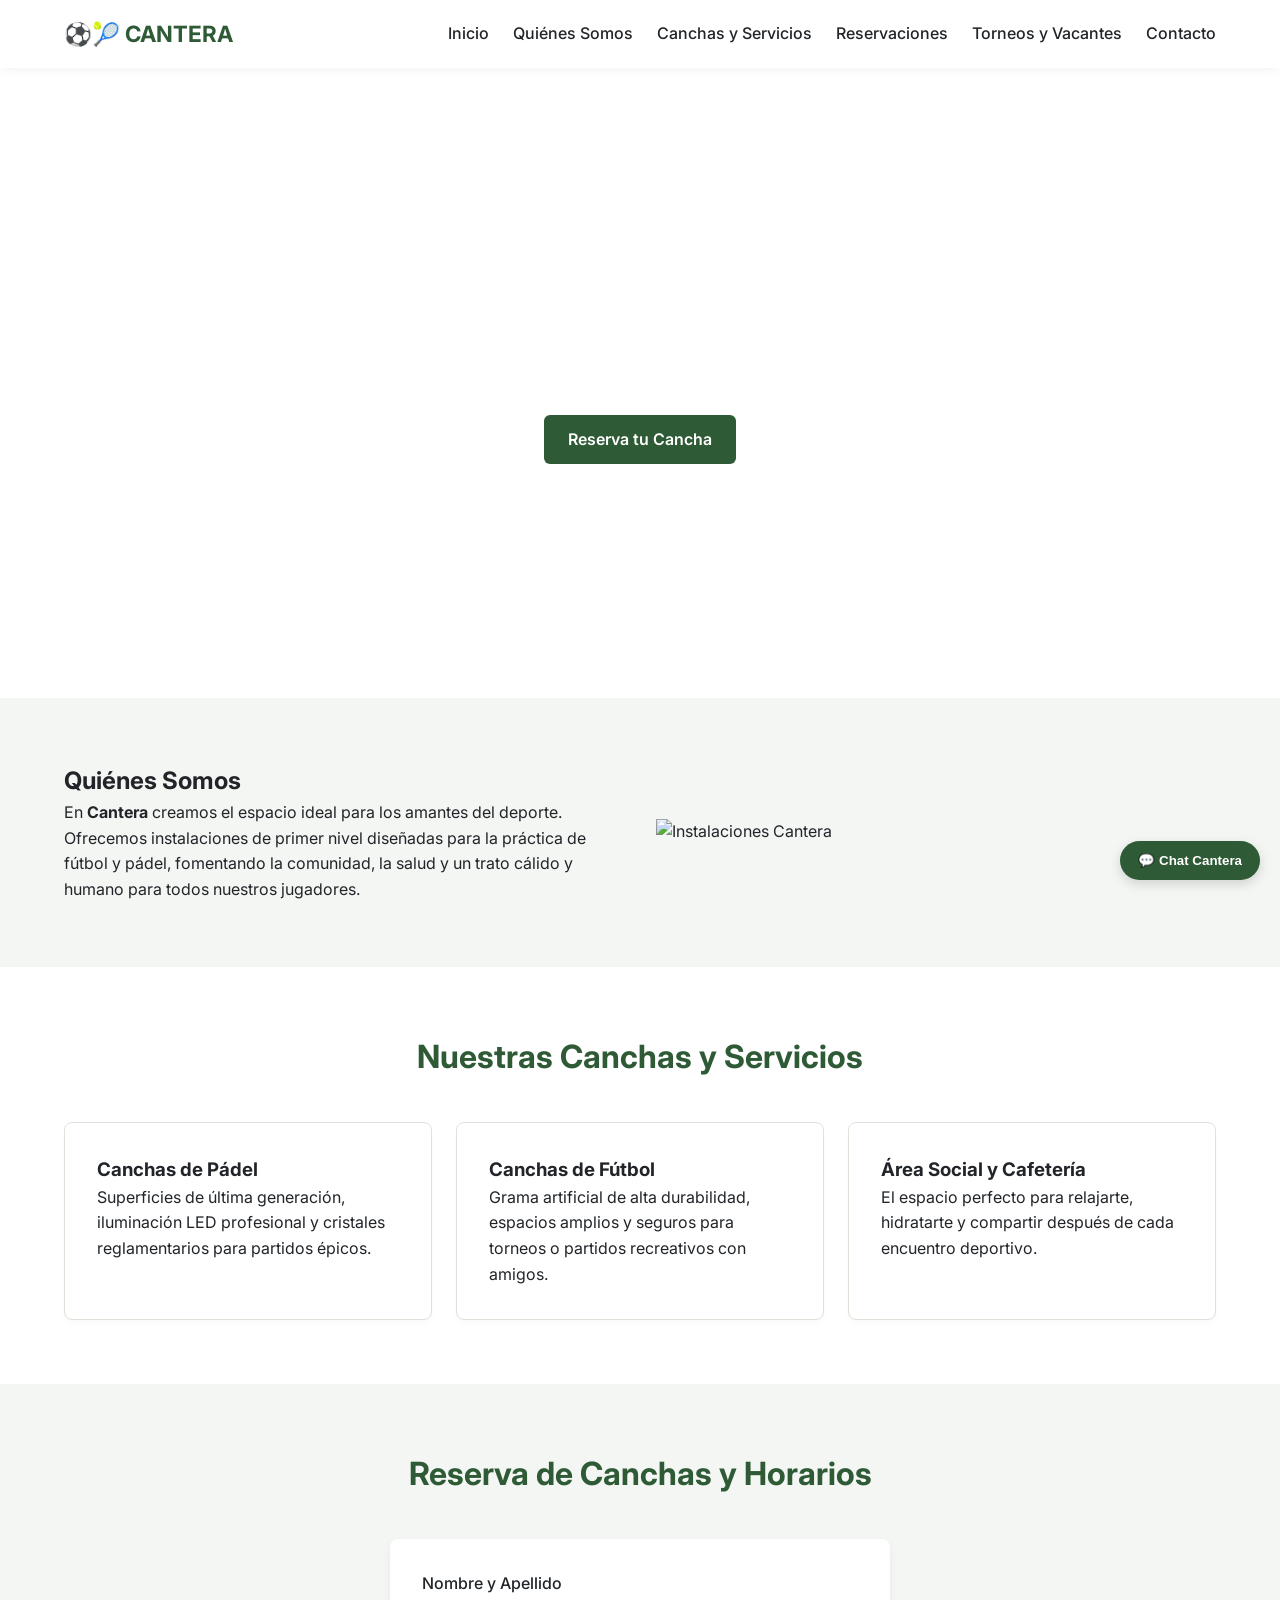
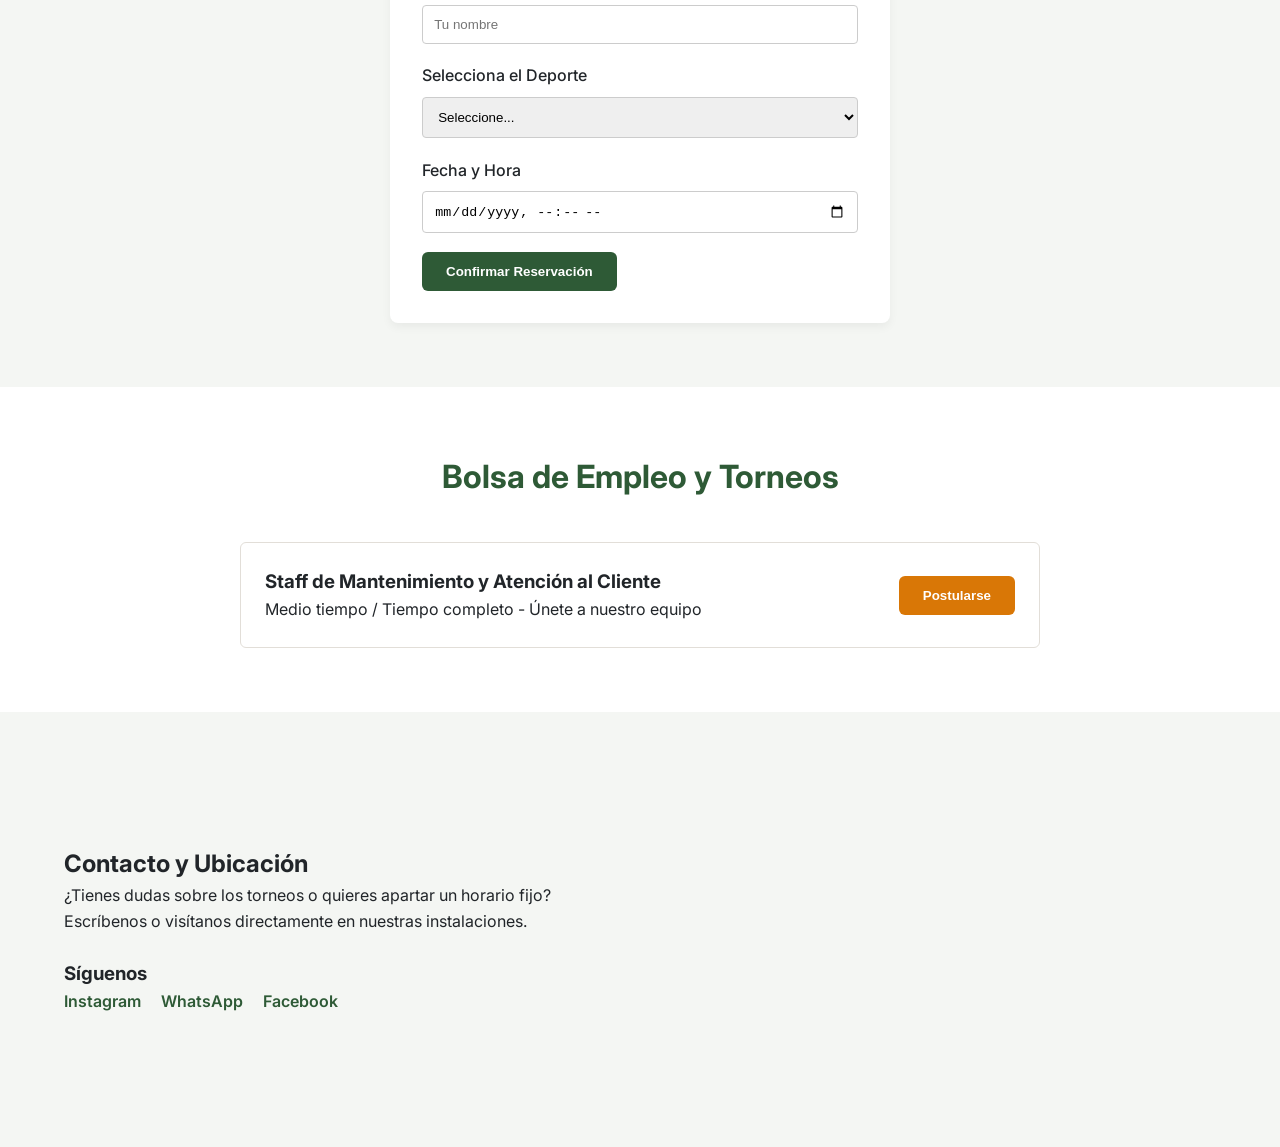
==== Cantera Pagina/index.html @ 52821098 "Add files via upload" ====
<!DOCTYPE html>
<html lang="es">
<head>
  <meta charset="UTF-8">
  <meta name="viewport" content="width=device-width, initial-scale=1.0">
  <title>Cantera | Fútbol y Pádel</title>
  <link rel="stylesheet" href="style.css">
  <!-- Google Fonts: Inter -->
  <link href="https://fonts.googleapis.com/css2?family=Inter:wght@300;400;600;700&display=swap" rel="stylesheet">
</head>
<body>

  <!-- CABECERA: Logotipo a la izquierda -->
  <header class="navbar">
    <div class="container nav-container">
      <a href="#" class="logo">⚽🎾 CANTERA</a>
      <nav>
        <ul class="nav-links">
          <li><a href="#inicio">Inicio</a></li>
          <li><a href="#nosotros">Quiénes Somos</a></li>
          <li><a href="#deportes">Canchas y Servicios</a></li>
          <li><a href="#reservas">Reservaciones</a></li>
          <li><a href="#vacantes">Torneos y Vacantes</a></li>
          <li><a href="#contacto">Contacto</a></li>
        </ul>
      </nav>
    </div>
  </header>

  <!-- HERO SECTION -->
  <section id="inicio" class="hero">
    <div class="hero-media">
      <!-- Video o imagen de fondo propia del complejo -->
      <video autoplay muted loop poster="hero-fallback.jpg">
        <source src="video-deportivo.mp4" type="video/mp4">
      </video>
    </div>
    <div class="hero-content container">
      <h1>Vive la Pasión del Deporte</h1>
      <p>Disfruta de nuestras canchas profesionales de Fútbol y Pádel con la mejor energía y un ambiente cercano.</p>
      <a href="#reservas" class="btn btn-primary">Reserva tu Cancha</a>
    </div>
  </section>

  <!-- QUIÉNES SOMOS -->
  <section id="nosotros" class="section bg-light">
    <div class="container grid-2">
      <div class="text-block">
        <h2>Quiénes Somos</h2>
        <p>En <strong>Cantera</strong> creamos el espacio ideal para los amantes del deporte. Ofrecemos instalaciones de primer nivel diseñadas para la práctica de fútbol y pádel, fomentando la comunidad, la salud y un trato cálido y humano para todos nuestros jugadores.</p>
      </div>
      <div class="image-block">
        <img src="fotografia-propia.jpg" alt="Instalaciones Cantera">
      </div>
    </div>
  </section>

  <!-- CANCHAS Y SERVICIOS -->
  <section id="deportes" class="section">
    <div class="container">
      <h2 class="section-title">Nuestras Canchas y Servicios</h2>
      <div class="cards-grid">
        <div class="card">
          <h3>Canchas de Pádel</h3>
          <p>Superficies de última generación, iluminación LED profesional y cristales reglamentarios para partidos épicos.</p>
        </div>
        <div class="card">
          <h3>Canchas de Fútbol</h3>
          <p>Grama artificial de alta durabilidad, espacios amplios y seguros para torneos o partidos recreativos con amigos.</p>
        </div>
        <div class="card">
          <h3>Área Social y Cafetería</h3>
          <p>El espacio perfecto para relajarte, hidratarte y compartir después de cada encuentro deportivo.</p>
        </div>
      </div>
    </div>
  </section>

  <!-- CALENDARIO / RESERVAS DE CANCHAS -->
  <section id="reservas" class="section bg-light">
    <div class="container">
      <h2 class="section-title">Reserva de Canchas y Horarios</h2>
      <div class="booking-wrapper">
        <form id="booking-form" class="form-card">
          <div class="form-group">
            <label for="name">Nombre y Apellido</label>
            <input type="text" id="name" required placeholder="Tu nombre">
          </div>
          <div class="form-group">
            <label for="sport">Selecciona el Deporte</label>
            <select id="sport" class="form-control" required>
              <option value="">Seleccione...</option>
              <option value="padel">Cancha de Pádel</option>
              <option value="futbol">Cancha de Fútbol</option>
            </select>
          </div>
          <div class="form-group">
            <label for="date">Fecha y Hora</label>
            <input type="datetime-local" id="date" required>
          </div>
          <button type="submit" class="btn btn-primary">Confirmar Reservación</button>
        </form>
      </div>
    </div>
  </section>

  <!-- TORNEOS Y VACANTES -->
  <section id="vacantes" class="section">
    <div class="container">
      <h2 class="section-title">Bolsa de Empleo y Torneos</h2>
      <div class="vacancies-list">
        <div class="vacancy-card">
          <div>
            <h3>Staff de Mantenimiento y Atención al Cliente</h3>
            <p>Medio tiempo / Tiempo completo - Únete a nuestro equipo</p>
          </div>
          <button class="btn btn-secondary" onclick="openChatbot('Postulación Empleo')">Postularse</button>
        </div>
      </div>
    </div>
  </section>

  <!-- CONTACTO, GOOGLE MAPS Y REDES SOCIALES -->
  <section id="contacto" class="section bg-light">
    <div class="container grid-2">
      <div class="contact-info">
        <h2>Contacto y Ubicación</h2>
        <p>¿Tienes dudas sobre los torneos o quieres apartar un horario fijo? Escríbenos o visítanos directamente en nuestras instalaciones.</p>
        
        <!-- Redes sociales destacadas en contacto -->
        <div class="social-links">
          <h3>Síguenos</h3>
          <a href="#" target="_blank">Instagram</a>
          <a href="#" target="_blank">WhatsApp</a>
          <a href="#" target="_blank">Facebook</a>
        </div>
      </div>

      <!-- Integración Google Maps -->
      <div class="map-container">
        <iframe 
          src="https://www.google.com/maps/embed?pb=!1m18!1m12!1m3!1d125583.5673898683!2d-71.681121!3d10.654921!2m3!1f0!2f0!3f0!3m2!1i1024!2i768!4f13.1!3m3!1m2!1s0x8e89990234a2e5d9%3A0xb366a6a439c28892!2sMaracaibo%2C%20Zulia!5e0!3m2!1ses!2sve!4v1700000000000!5m2!1ses!2sve" 
          width="100%" 
          height="300" 
          style="border:0;" 
          allowfullscreen="" 
          loading="lazy">
        </iframe>
      </div>
    </div>
  </section>

  <!-- WIDGET DE CHATBOT FLOTANTE -->
  <div class="chatbot-widget" id="chatbot">
    <button class="chatbot-toggle" onclick="toggleChat()">💬 Chat Cantera</button>
    <div class="chatbot-window" id="chat-window">
      <div class="chat-header">Asistente Cantera Sport</div>
      <div class="chat-body" id="chat-body">
        <p class="bot-msg">¡Hola! ¿Listo para jugar? Pregúntanos sobre disponibilidad de canchas, torneos o vacantes.</p>
      </div>
      <div class="chat-footer">
        <input type="text" id="chat-input" placeholder="Escribe tu mensaje...">
        <button onclick="sendMessage()">Enviar</button>
      </div>
    </div>
  </div>

  <script src="script.js"></script>
</body>
</html>
---- Cantera Pagina/style.css ----
:root {
  --primary-color: #2e5a36;   /* Verde césped / natural */
  --secondary-color: #d97706; /* Toque dinámico naranja deportivo */
  --bg-light: #f4f6f3;        /* Fondo claro y limpio */
  --text-dark: #212529;
  --white: #ffffff;
  --font-main: 'Inter', sans-serif;
}

* {
  margin: 0;
  padding: 0;
  box-sizing: border-box;
}

body {
  font-family: var(--font-main);
  color: var(--text-dark);
  background-color: var(--white);
  line-height: 1.6;
}

.container {
  width: 90%;
  max-width: 1200px;
  margin: 0 auto;
}

/* NAVBAR */
.navbar {
  background: var(--white);
  box-shadow: 0 2px 10px rgba(0,0,0,0.05);
  position: sticky;
  top: 0;
  z-index: 100;
}

.nav-container {
  display: flex;
  justify-content: space-between;
  align-items: center;
  padding: 1rem 0;
}

.logo {
  font-weight: 700;
  font-size: 1.4rem;
  color: var(--primary-color);
  text-decoration: none;
}

.nav-links {
  display: flex;
  list-style: none;
  gap: 1.5rem;
}

.nav-links a {
  text-decoration: none;
  color: var(--text-dark);
  font-weight: 500;
  transition: color 0.3s;
}

.nav-links a:hover {
  color: var(--primary-color);
}

/* HERO SECTION */
.hero {
  position: relative;
  height: 70vh;
  display: flex;
  align-items: center;
  justify-content: center;
  text-align: center;
  color: var(--white);
  overflow: hidden;
}

.hero-media video {
  position: absolute;
  top: 50%;
  left: 50%;
  min-width: 100%;
  min-height: 100%;
  transform: translate(-50%, -50%);
  z-index: 1;
  object-fit: cover;
  filter: brightness(0.55);
}

.hero-content {
  position: relative;
  z-index: 2;
}

.hero-content h1 {
  font-size: 2.8rem;
  margin-bottom: 1rem;
}

/* SECCIONES Y GRIDS */
.section {
  padding: 4rem 0;
}

.bg-light {
  background-color: var(--bg-light);
}

.section-title {
  text-align: center;
  font-size: 2rem;
  margin-bottom: 2.5rem;
  color: var(--primary-color);
}

.grid-2 {
  display: grid;
  grid-template-columns: 1fr 1fr;
  gap: 2rem;
  align-items: center;
}

.cards-grid {
  display: grid;
  grid-template-columns: repeat(auto-fit, minmax(280px, 1fr));
  gap: 1.5rem;
}

.card {
  background: var(--white);
  padding: 2rem;
  border-radius: 8px;
  border: 1px solid #e2ded8;
  box-shadow: 0 4px 6px rgba(0,0,0,0.02);
}

/* BOTONES Y FORMULARIOS */
.btn {
  display: inline-block;
  padding: 0.75rem 1.5rem;
  border-radius: 6px;
  text-decoration: none;
  border: none;
  cursor: pointer;
  font-weight: 600;
}

.btn-primary {
  background: var(--primary-color);
  color: var(--white);
}

.btn-secondary {
  background: var(--secondary-color);
  color: var(--white);
}

.form-card {
  max-width: 500px;
  margin: 0 auto;
  background: var(--white);
  padding: 2rem;
  border-radius: 8px;
  box-shadow: 0 4px 10px rgba(0,0,0,0.05);
}

.form-group {
  margin-bottom: 1.2rem;
}

.form-group label {
  display: block;
  margin-bottom: 0.5rem;
  font-weight: 500;
}

.form-group input, .form-group select {
  width: 100%;
  padding: 0.7rem;
  border: 1px solid #ccc;
  border-radius: 4px;
}

/* VACANTES & CONTACTO */
.vacancy-card {
  display: flex;
  justify-content: space-between;
  align-items: center;
  background: var(--white);
  padding: 1.5rem;
  border-radius: 6px;
  border: 1px solid #e2ded8;
  max-width: 800px;
  margin: 0 auto;
}

.social-links {
  margin-top: 1.5rem;
}

.social-links a {
  display: inline-block;
  margin-right: 1rem;
  color: var(--primary-color);
  font-weight: 600;
  text-decoration: none;
}

/* CHATBOT WIDGET */
.chatbot-widget {
  position: fixed;
  bottom: 20px;
  right: 20px;
  z-index: 1000;
}

.chatbot-toggle {
  background: var(--primary-color);
  color: var(--white);
  border: none;
  padding: 12px 18px;
  border-radius: 25px;
  cursor: pointer;
  box-shadow: 0 4px 12px rgba(0,0,0,0.15);
  font-weight: 600;
}

.chatbot-window {
  display: none;
  position: absolute;
  bottom: 60px;
  right: 0;
  width: 300px;
  background: var(--white);
  border-radius: 8px;
  box-shadow: 0 4px 15px rgba(0,0,0,0.2);
  overflow: hidden;
}

.chat-header {
  background: var(--primary-color);
  color: var(--white);
  padding: 10px;
  font-weight: 600;
}

.chat-body {
  height: 200px;
  padding: 10px;
  overflow-y: auto;
  font-size: 0.9rem;
}

.chat-footer {
  display: flex;
  border-top: 1px solid #eee;
}

.chat-footer input {
  flex: 1;
  border: none;
  padding: 8px;
}

.chat-footer button {
  background: var(--secondary-color);
  color: var(--white);
  border: none;
  padding: 8px 12px;
  cursor: pointer;
}

@media (max-width: 768px) {
  .grid-2 {
    grid-template-columns: 1fr;
  }
  .nav-links {
    display: none;
  }
}
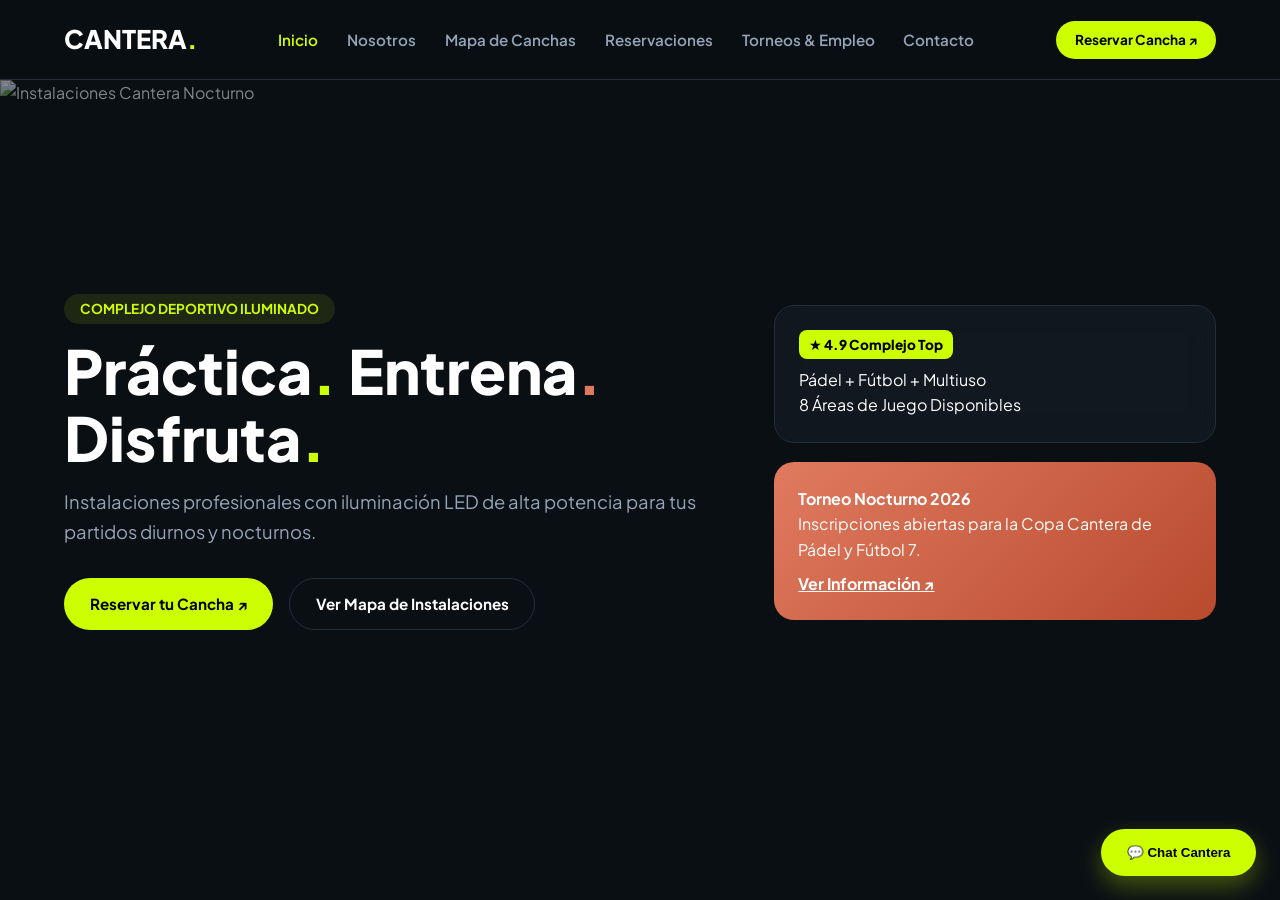
==== commit e4d61efb: "Add files via upload" ====
--- a/Cantera Pagina/index.html
+++ b/Cantera Pagina/index.html
@@ -3,163 +3,299 @@
 <head>
   <meta charset="UTF-8">
   <meta name="viewport" content="width=device-width, initial-scale=1.0">
-  <title>Cantera | Fútbol y Pádel</title>
+  <title>Cantera | Club Deportivo de Fútbol & Pádel</title>
   <link rel="stylesheet" href="style.css">
-  <!-- Google Fonts: Inter -->
-  <link href="https://fonts.googleapis.com/css2?family=Inter:wght@300;400;600;700&display=swap" rel="stylesheet">
+  <link href="https://fonts.googleapis.com/css2?family=Plus+Jakarta+Sans:wght@400;600;700;800&display=swap" rel="stylesheet">
 </head>
 <body>
 
-  <!-- CABECERA: Logotipo a la izquierda -->
+  <!-- NAVEGACIÓN PRINCIPAL RESPONSIVA -->
   <header class="navbar">
     <div class="container nav-container">
-      <a href="#" class="logo">⚽🎾 CANTERA</a>
-      <nav>
+      <a href="#inicio" class="logo">CANTERA<span class="dot">.</span></a>
+      
+      <!-- MENÚ DE NAVEGACIÓN -->
+      <nav id="nav-menu">
         <ul class="nav-links">
-          <li><a href="#inicio">Inicio</a></li>
-          <li><a href="#nosotros">Quiénes Somos</a></li>
-          <li><a href="#deportes">Canchas y Servicios</a></li>
-          <li><a href="#reservas">Reservaciones</a></li>
-          <li><a href="#vacantes">Torneos y Vacantes</a></li>
-          <li><a href="#contacto">Contacto</a></li>
+          <li><a href="#inicio" class="nav-link active">Inicio</a></li>
+          <li><a href="#nosotros" class="nav-link">Nosotros</a></li>
+          <li><a href="#canchas" class="nav-link">Mapa de Canchas</a></li>
+          <li><a href="#reservas" class="nav-link">Reservaciones</a></li>
+          <li><a href="#vacantes" class="nav-link">Torneos & Empleo</a></li>
+          <li><a href="#contacto" class="nav-link">Contacto</a></li>
         </ul>
       </nav>
+
+      <div class="nav-actions">
+        <a href="#reservas" class="btn btn-neon btn-sm header-cta">Reservar Cancha ↗</a>
+        <!-- BOTÓN HAMBURGUESA PARA PANTALLAS PEQUEÑAS -->
+        <button class="hamburger-btn" id="hamburger-btn" aria-label="Abrir Menú">
+          <span></span>
+          <span></span>
+          <span></span>
+        </button>
+      </div>
     </div>
   </header>
 
-  <!-- HERO SECTION -->
-  <section id="inicio" class="hero">
-    <div class="hero-media">
-      <!-- Video o imagen de fondo propia del complejo -->
-      <video autoplay muted loop poster="hero-fallback.jpg">
-        <source src="video-deportivo.mp4" type="video/mp4">
-      </video>
-    </div>
-    <div class="hero-content container">
-      <h1>Vive la Pasión del Deporte</h1>
-      <p>Disfruta de nuestras canchas profesionales de Fútbol y Pádel con la mejor energía y un ambiente cercano.</p>
-      <a href="#reservas" class="btn btn-primary">Reserva tu Cancha</a>
-    </div>
-  </section>
-
-  <!-- QUIÉNES SOMOS -->
-  <section id="nosotros" class="section bg-light">
-    <div class="container grid-2">
-      <div class="text-block">
-        <h2>Quiénes Somos</h2>
-        <p>En <strong>Cantera</strong> creamos el espacio ideal para los amantes del deporte. Ofrecemos instalaciones de primer nivel diseñadas para la práctica de fútbol y pádel, fomentando la comunidad, la salud y un trato cálido y humano para todos nuestros jugadores.</p>
-      </div>
-      <div class="image-block">
-        <img src="fotografia-propia.jpg" alt="Instalaciones Cantera">
-      </div>
-    </div>
-  </section>
-
-  <!-- CANCHAS Y SERVICIOS -->
-  <section id="deportes" class="section">
-    <div class="container">
-      <h2 class="section-title">Nuestras Canchas y Servicios</h2>
-      <div class="cards-grid">
-        <div class="card">
-          <h3>Canchas de Pádel</h3>
-          <p>Superficies de última generación, iluminación LED profesional y cristales reglamentarios para partidos épicos.</p>
-        </div>
-        <div class="card">
-          <h3>Canchas de Fútbol</h3>
-          <p>Grama artificial de alta durabilidad, espacios amplios y seguros para torneos o partidos recreativos con amigos.</p>
-        </div>
-        <div class="card">
-          <h3>Área Social y Cafetería</h3>
-          <p>El espacio perfecto para relajarte, hidratarte y compartir después de cada encuentro deportivo.</p>
-        </div>
-      </div>
-    </div>
-  </section>
-
-  <!-- CALENDARIO / RESERVAS DE CANCHAS -->
-  <section id="reservas" class="section bg-light">
-    <div class="container">
-      <h2 class="section-title">Reserva de Canchas y Horarios</h2>
-      <div class="booking-wrapper">
-        <form id="booking-form" class="form-card">
-          <div class="form-group">
-            <label for="name">Nombre y Apellido</label>
-            <input type="text" id="name" required placeholder="Tu nombre">
-          </div>
-          <div class="form-group">
-            <label for="sport">Selecciona el Deporte</label>
-            <select id="sport" class="form-control" required>
-              <option value="">Seleccione...</option>
-              <option value="padel">Cancha de Pádel</option>
-              <option value="futbol">Cancha de Fútbol</option>
-            </select>
-          </div>
-          <div class="form-group">
-            <label for="date">Fecha y Hora</label>
-            <input type="datetime-local" id="date" required>
-          </div>
-          <button type="submit" class="btn btn-primary">Confirmar Reservación</button>
-        </form>
-      </div>
-    </div>
-  </section>
-
-  <!-- TORNEOS Y VACANTES -->
-  <section id="vacantes" class="section">
-    <div class="container">
-      <h2 class="section-title">Bolsa de Empleo y Torneos</h2>
-      <div class="vacancies-list">
-        <div class="vacancy-card">
-          <div>
-            <h3>Staff de Mantenimiento y Atención al Cliente</h3>
-            <p>Medio tiempo / Tiempo completo - Únete a nuestro equipo</p>
-          </div>
-          <button class="btn btn-secondary" onclick="openChatbot('Postulación Empleo')">Postularse</button>
-        </div>
-      </div>
-    </div>
-  </section>
-
-  <!-- CONTACTO, GOOGLE MAPS Y REDES SOCIALES -->
-  <section id="contacto" class="section bg-light">
-    <div class="container grid-2">
-      <div class="contact-info">
-        <h2>Contacto y Ubicación</h2>
-        <p>¿Tienes dudas sobre los torneos o quieres apartar un horario fijo? Escríbenos o visítanos directamente en nuestras instalaciones.</p>
+  <main>
+    
+    <!-- SECCIÓN HERO -->
+    <section id="inicio" class="page-section active">
+      <div class="hero">
+        <div class="hero-overlay"></div>
+        <img src="https://images.unsplash.com/photo-1554068865-24cecd4e34b8?auto=format&fit=crop&w=1920&q=80" alt="Instalaciones Cantera Nocturno" class="hero-bg-img">
         
-        <!-- Redes sociales destacadas en contacto -->
-        <div class="social-links">
-          <h3>Síguenos</h3>
-          <a href="#" target="_blank">Instagram</a>
-          <a href="#" target="_blank">WhatsApp</a>
-          <a href="#" target="_blank">Facebook</a>
-        </div>
-      </div>
-
-      <!-- Integración Google Maps -->
-      <div class="map-container">
-        <iframe 
-          src="https://www.google.com/maps/embed?pb=!1m18!1m12!1m3!1d125583.5673898683!2d-71.681121!3d10.654921!2m3!1f0!2f0!3f0!3m2!1i1024!2i768!4f13.1!3m3!1m2!1s0x8e89990234a2e5d9%3A0xb366a6a439c28892!2sMaracaibo%2C%20Zulia!5e0!3m2!1ses!2sve!4v1700000000000!5m2!1ses!2sve" 
-          width="100%" 
-          height="300" 
-          style="border:0;" 
-          allowfullscreen="" 
-          loading="lazy">
-        </iframe>
-      </div>
-    </div>
-  </section>
-
-  <!-- WIDGET DE CHATBOT FLOTANTE -->
-  <div class="chatbot-widget" id="chatbot">
+        <div class="hero-content container">
+          <div class="hero-text">
+            <span class="badge neon-badge">Complejo Deportivo Iluminado</span>
+            <h1 class="hero-title">Práctica<span class="neon-text">.</span> Entrena<span class="terra-text">.</span> Disfruta<span class="neon-text">.</span></h1>
+            <p class="hero-subtitle">Instalaciones profesionales con iluminación LED de alta potencia para tus partidos diurnos y nocturnos.</p>
+            <div class="hero-actions">
+              <a href="#reservas" class="btn btn-neon">Reservar tu Cancha ↗</a>
+              <a href="#canchas" class="btn btn-outline">Ver Mapa de Instalaciones</a>
+            </div>
+          </div>
+
+          <div class="hero-widgets">
+            <div class="widget-card glass">
+              <div class="rating-badge">★ 4.9 Complejo Top</div>
+              <p class="widget-title">Pádel + Fútbol + Multiuso</p>
+              <span class="widget-sub">8 Áreas de Juego Disponibles</span>
+            </div>
+            <div class="widget-card terra-gradient">
+              <h4>Torneo Nocturno 2026</h4>
+              <p>Inscripciones abiertas para la Copa Cantera de Pádel y Fútbol 7.</p>
+              <a href="#vacantes" class="link-btn">Ver Información ↗</a>
+            </div>
+          </div>
+        </div>
+      </div>
+    </section>
+
+    <!-- QUIÉNES SOMOS Y CAPACIDAD -->
+    <section id="nosotros" class="page-section">
+      <div class="container section-padding">
+        <div class="grid-2">
+          <div class="text-block">
+            <span class="badge terra-badge">Infraestructura Real</span>
+            <h2>Un complejo diseñado para la máxima potencia deportiva</h2>
+            <p>En <strong>Cantera</strong> contamos con una distribución logística optimizada para garantizar la fluidez de cada partido. Torres de iluminación cenital, césped sintético de alta amortiguación y cristales templados panorámicos.</p>
+            <div class="feature-pills">
+              <a href="#canchas" class="pill-tag">🎾 4 Pistas de Pádel Panorámicas</a>
+              <a href="#canchas" class="pill-tag">⚽ 3 Campos de Fútbol Sintético</a>
+              <a href="#canchas" class="pill-tag">🏀 1 Cancha Multiuso (Azul)</a>
+              <a href="#contacto" class="pill-tag">🚗 Estacionamiento Privado</a>
+            </div>
+          </div>
+          <div class="image-frame shadow-effect">
+            <img src="https://images.unsplash.com/photo-1529900748604-07564a03e7a6?auto=format&fit=crop&w=800&q=80" alt="Canchas de Fútbol Sintético">
+          </div>
+        </div>
+      </div>
+    </section>
+
+    <!-- MAPA Y LOGÍSTICA DE CANCHAS -->
+    <section id="canchas" class="page-section">
+      <div class="container section-padding">
+        <div class="section-header">
+          <span class="badge neon-badge">Distribución Técnica</span>
+          <h2>Inventario de Canchas Disponibles</h2>
+        </div>
+
+        <div class="bento-grid">
+          <!-- Pádel -->
+          <div class="bento-card main-card" style="background-image: url('https://images.unsplash.com/photo-1554068865-24cecd4e34b8?auto=format&fit=crop&w=800&q=80');">
+            <div class="card-overlay"></div>
+            <div class="card-content">
+              <span class="tag-label neon-tag">BATERÍA PÁDEL</span>
+              <h3>Canchas Pádel 1, 2, 3 y 4</h3>
+              <p>Iluminación cenital nocturna, cristal templado y superficie azul reglamentaria.</p>
+              <a href="#reservas" class="btn btn-neon btn-sm">Reservar Pádel ↗</a>
+            </div>
+          </div>
+
+          <!-- Fútbol -->
+          <div class="bento-card main-card" style="background-image: url('https://images.unsplash.com/photo-1574629810360-7efbbe195018?auto=format&fit=crop&w=800&q=80');">
+            <div class="card-overlay"></div>
+            <div class="card-content">
+              <span class="tag-label terra-tag">CAMPOS FÚTBOL</span>
+              <h3>Campos Fútbol A, B y C</h3>
+              <p>Grama sintética con demarcación reglamentaria, redes protectoras y banquillos.</p>
+              <a href="#reservas" class="btn btn-terra btn-sm">Reservar Fútbol ↗</a>
+            </div>
+          </div>
+
+          <!-- Multiuso -->
+          <div class="bento-card info-card highlight-blue">
+            <span class="card-icon">🟦</span>
+            <h3>Cancha Multiuso / Azul</h3>
+            <p>Demarcación especial para múltiples disciplinas, entrenamiento funcional y eventos.</p>
+          </div>
+
+          <!-- Servicios -->
+          <div class="bento-card info-card highlight-card">
+            <span class="card-icon">🍔</span>
+            <h3>Sports Bar & Terraza Social</h3>
+            <p>Área elevada de descanso con vista panorámica a todas las canchas e iluminación cálida.</p>
+          </div>
+        </div>
+      </div>
+    </section>
+
+    <!-- SISTEMA DE RESERVAS -->
+    <section id="reservas" class="page-section">
+      <div class="container section-padding">
+        <div class="section-header">
+          <span class="badge terra-badge">Reserva de Pistas</span>
+          <h2>Selecciona la Cancha Específica y Horario</h2>
+        </div>
+
+        <div class="reservation-layout">
+          <div class="calendar-card glass">
+            <div class="calendar-header">
+              <button class="cal-nav"><</button>
+              <h3 id="calendar-month-year">Noviembre 2026</h3>
+              <button class="cal-nav">></button>
+            </div>
+            
+            <div class="calendar-weekdays">
+              <span>Lun</span><span>Mar</span><span>Mié</span><span>Jue</span><span>Vie</span><span>Sáb</span><span>Dom</span>
+            </div>
+            
+            <div class="calendar-days" id="calendar-days"></div>
+          </div>
+
+          <div class="booking-form-card">
+            <form id="booking-form">
+              <h3>Detalles de la Cita</h3>
+              <p class="selected-date-text">Fecha seleccionada: <strong id="display-selected-date">Ninguna</strong></p>
+
+              <div class="form-group">
+                <label for="sport-select">Selecciona la Cancha Física</label>
+                <select id="sport-select" required>
+                  <option value="">Selecciona espacio...</option>
+                  <optgroup label="Canchas de Pádel (Pistas Azules)">
+                    <option value="Pádel Cancha 1">Pádel - Cancha 1</option>
+                    <option value="Pádel Cancha 2">Pádel - Cancha 2</option>
+                    <option value="Pádel Cancha 3">Pádel - Cancha 3</option>
+                    <option value="Pádel Cancha 4">Pádel - Cancha 4</option>
+                  </optgroup>
+                  <optgroup label="Campos de Fútbol (Grama Sintética)">
+                    <option value="Fútbol Campo A">Fútbol - Campo A</option>
+                    <option value="Fútbol Campo B">Fútbol - Campo B</option>
+                    <option value="Fútbol Campo C">Fútbol - Campo C</option>
+                  </optgroup>
+                  <optgroup label="Área Multiuso">
+                    <option value="Cancha Multiuso Azul">Cancha Multiuso (Azul)</option>
+                  </optgroup>
+                </select>
+              </div>
+
+              <div class="form-group">
+                <label>Franjas Horarias Disponibles</label>
+                <div class="time-slots">
+                  <button type="button" class="time-btn">17:00 - 18:30</button>
+                  <button type="button" class="time-btn">18:30 - 20:00</button>
+                  <button type="button" class="time-btn">20:00 - 21:30</button>
+                  <button type="button" class="time-btn">21:30 - 23:00</button>
+                </div>
+              </div>
+
+              <div class="form-group">
+                <label for="user-name">Nombre Completo</label>
+                <input type="text" id="user-name" placeholder="Ej. Ricardo Morillo" required>
+              </div>
+
+              <div class="form-group">
+                <label for="user-phone">Teléfono / WhatsApp</label>
+                <input type="tel" id="user-phone" placeholder="0424XXXXXXX" required>
+              </div>
+
+              <button type="submit" class="btn btn-neon btn-block">Confirmar y Apartar ↗</button>
+            </form>
+          </div>
+        </div>
+      </div>
+    </section>
+
+    <!-- VACANTES Y TORNEOS -->
+    <section id="vacantes" class="page-section">
+      <div class="container section-padding">
+        <div class="section-header">
+          <span class="badge neon-badge">Comunidad & Torneos</span>
+          <h2>Eventos Activos & Empleo</h2>
+        </div>
+
+        <div class="grid-2">
+          <div class="content-card shadow-card">
+            <span class="tag-pill neon-pill">TORNEO PÁDEL & FÚTBOL</span>
+            <h3>Liga Nocturna Cantera</h3>
+            <p>Compite en nuestras pistas iluminadas. Premios para los primeros 3 lugares de cada categoría.</p>
+            <button class="btn btn-neon btn-sm" onclick="openChatbot('Inscripción Liga Nocturna')">Inscribir Equipo ↗</button>
+          </div>
+
+          <div class="content-card shadow-card">
+            <span class="tag-pill terra-pill">TRABAJA CON NOSOTROS</span>
+            <h3>Staff de Canchas & Recepción</h3>
+            <p>Buscamos personal para logística deportiva, mantenimiento de grama/pistas y atención al cliente.</p>
+            <button class="btn btn-terra btn-sm" onclick="openChatbot('Postulación de Empleo')">Postularme ↗</button>
+          </div>
+        </div>
+      </div>
+    </section>
+
+    <!-- CONTACTO Y MAPA CORREGIDO -->
+    <section id="contacto" class="page-section">
+      <div class="container section-padding">
+        <div class="grid-2">
+          <div class="contact-details">
+            <span class="badge terra-badge">Ubicación & Servicios</span>
+            <h2>Visita las Instalaciones</h2>
+            <p>Estacionamiento privado vigilado con capacidad para vehículos de jugadores y visitantes.</p>
+            
+            <div class="contact-info-list">
+              <p>📍 Maracaibo, Estado Zulia, Venezuela</p>
+              <p>📞 +58 424-6041482</p>
+              <p>✉️ contacto@canterasport.com</p>
+            </div>
+
+            <div class="social-links-block">
+              <h4>Síguenos en nuestras Redes Sociales</h4>
+              <div class="pills-row">
+                <a href="https://api.whatsapp.com/message/44NGLQIWLXGIH1?autoload=1&app_absent=0" target="_blank" class="pill-link whatsapp-pill">💬 WhatsApp</a>
+                <a href="https://www.instagram.com/lacanterasp/reel/DfN3tQWgdJi/" target="_blank" class="pill-link instagram-pill">📸 Instagram</a>
+                <a href="https://www.tiktok.com/@cantera_mcbo" target="_blank" class="pill-link tiktok-pill">🎵 TikTok</a>
+              </div>
+            </div>
+          </div>
+
+          <div class="map-box">
+            <iframe 
+              src="https://www.google.com/maps/embed?pb=!1m18!1m12!1m3!1d3920.5976211246237!2d-71.6367861!3d10.6915469!2m3!1f0!2f0!3f0!3m2!1i1024!2i768!4f13.1!3m3!1m2!1s0x8e8999335bcddfa7%3A0x4f96d2fece457d9d!2sCantera%20-%20F%C3%BAtbol%20%2B%20P%C3%A1del!5e0!3m2!1ses!2sve!4v1700000000000!5m2!1ses!2sve" 
+              loading="lazy"
+              referrerpolicy="no-referrer-when-downgrade">
+            </iframe>
+          </div>
+        </div>
+      </div>
+    </section>
+
+  </main>
+
+  <!-- CHATBOT FLOTANTE -->
+  <div class="chatbot-widget">
     <button class="chatbot-toggle" onclick="toggleChat()">💬 Chat Cantera</button>
     <div class="chatbot-window" id="chat-window">
-      <div class="chat-header">Asistente Cantera Sport</div>
+      <div class="chat-header">
+        <span>Asistente Cantera Sport</span>
+        <button class="close-btn" onclick="toggleChat()">✕</button>
+      </div>
       <div class="chat-body" id="chat-body">
-        <p class="bot-msg">¡Hola! ¿Listo para jugar? Pregúntanos sobre disponibilidad de canchas, torneos o vacantes.</p>
+        <div class="bot-msg">¡Hola! ⚽🎾 Consulta disponibilidad de las canchas de Pádel, Fútbol o Multiuso.</div>
       </div>
       <div class="chat-footer">
-        <input type="text" id="chat-input" placeholder="Escribe tu mensaje...">
+        <input type="text" id="chat-input" placeholder="Escribe tu consulta...">
         <button onclick="sendMessage()">Enviar</button>
       </div>
     </div>
--- a/Cantera Pagina/style.css
+++ b/Cantera Pagina/style.css
@@ -1,10 +1,13 @@
 :root {
-  --primary-color: #2e5a36;   /* Verde césped / natural */
-  --secondary-color: #d97706; /* Toque dinámico naranja deportivo */
-  --bg-light: #f4f6f3;        /* Fondo claro y limpio */
-  --text-dark: #212529;
-  --white: #ffffff;
-  --font-main: 'Inter', sans-serif;
+  --bg-dark: #0a0f14;
+  --card-bg: #131b22;
+  --card-border: #212e3b;
+  --neon-green: #ccff00;
+  --terra-orange: #e07a5f;
+  --blue-court: #0077b6;
+  --text-white: #ffffff;
+  --text-muted: #94a3b8;
+  --font-main: 'Plus Jakarta Sans', sans-serif;
 }
 
 * {
@@ -15,156 +18,455 @@
 
 body {
   font-family: var(--font-main);
-  color: var(--text-dark);
-  background-color: var(--white);
+  background-color: var(--bg-dark);
+  color: var(--text-white);
   line-height: 1.6;
 }
 
 .container {
   width: 90%;
-  max-width: 1200px;
+  max-width: 1240px;
   margin: 0 auto;
 }
 
-/* NAVBAR */
+.section-padding {
+  padding: 5rem 0;
+}
+
+/* NAVBAR RESPONSIVA */
 .navbar {
-  background: var(--white);
-  box-shadow: 0 2px 10px rgba(0,0,0,0.05);
+  background: rgba(10, 15, 20, 0.95);
+  backdrop-filter: blur(12px);
   position: sticky;
   top: 0;
   z-index: 100;
+  border-bottom: 1px solid var(--card-border);
 }
 
 .nav-container {
   display: flex;
   justify-content: space-between;
   align-items: center;
-  padding: 1rem 0;
+  padding: 1.2rem 0;
 }
 
 .logo {
+  font-size: 1.6rem;
+  font-weight: 800;
+  color: var(--text-white);
+  text-decoration: none;
+}
+
+.logo .dot {
+  color: var(--neon-green);
+}
+
+.nav-links {
+  display: flex;
+  list-style: none;
+  gap: 1.8rem;
+}
+
+.nav-link {
+  color: var(--text-muted);
+  text-decoration: none;
+  font-weight: 600;
+  font-size: 0.95rem;
+  transition: color 0.3s;
+}
+
+.nav-link:hover, .nav-link.active {
+  color: var(--neon-green);
+}
+
+.nav-actions {
+  display: flex;
+  align-items: center;
+  gap: 1rem;
+}
+
+/* BOTÓN HAMBURGUESA */
+.hamburger-btn {
+  display: none;
+  flex-direction: column;
+  justify-content: space-around;
+  width: 30px;
+  height: 24px;
+  background: transparent;
+  border: none;
+  cursor: pointer;
+  z-index: 101;
+}
+
+.hamburger-btn span {
+  width: 100%;
+  height: 3px;
+  background-color: var(--text-white);
+  border-radius: 2px;
+  transition: all 0.3s ease;
+}
+
+.hamburger-btn.open span:nth-child(1) { transform: rotate(45deg) translate(5px, 5px); }
+.hamburger-btn.open span:nth-child(2) { opacity: 0; }
+.hamburger-btn.open span:nth-child(3) { transform: rotate(-45deg) translate(7px, -7px); }
+
+/* BOTONES DINÁMICOS */
+.btn {
+  display: inline-flex;
+  align-items: center;
+  justify-content: center;
+  gap: 0.5rem;
+  padding: 0.8rem 1.6rem;
+  border-radius: 99px;
   font-weight: 700;
-  font-size: 1.4rem;
-  color: var(--primary-color);
+  font-size: 0.95rem;
   text-decoration: none;
-}
-
-.nav-links {
-  display: flex;
-  list-style: none;
-  gap: 1.5rem;
-}
-
-.nav-links a {
-  text-decoration: none;
-  color: var(--text-dark);
-  font-weight: 500;
-  transition: color 0.3s;
-}
-
-.nav-links a:hover {
-  color: var(--primary-color);
-}
-
-/* HERO SECTION */
+  cursor: pointer;
+  border: none;
+  transition: all 0.3s ease;
+}
+
+.btn-neon {
+  background-color: var(--neon-green);
+  color: #000;
+}
+
+.btn-neon:hover {
+  box-shadow: 0 0 20px rgba(204, 255, 0, 0.4);
+  transform: translateY(-2px);
+}
+
+.btn-terra {
+  background-color: var(--terra-orange);
+  color: #fff;
+}
+
+.btn-terra:hover {
+  box-shadow: 0 0 20px rgba(224, 122, 95, 0.4);
+  transform: translateY(-2px);
+}
+
+.btn-outline {
+  background: transparent;
+  color: var(--text-white);
+  border: 1px solid var(--card-border);
+}
+
+.btn-outline:hover {
+  background: rgba(255, 255, 255, 0.05);
+}
+
+.btn-sm {
+  padding: 0.5rem 1.2rem;
+  font-size: 0.85rem;
+}
+
+.btn-block {
+  width: 100%;
+}
+
+/* SISTEMA SPA HASH */
+.page-section {
+  display: none;
+}
+
+.page-section.active {
+  display: block;
+}
+
+/* HERO */
 .hero {
   position: relative;
-  height: 70vh;
+  min-height: 85vh;
   display: flex;
   align-items: center;
-  justify-content: center;
-  text-align: center;
-  color: var(--white);
   overflow: hidden;
 }
 
-.hero-media video {
+.hero-bg-img {
   position: absolute;
-  top: 50%;
-  left: 50%;
-  min-width: 100%;
-  min-height: 100%;
-  transform: translate(-50%, -50%);
+  top: 0;
+  left: 0;
+  width: 100%;
+  height: 100%;
+  object-fit: cover;
   z-index: 1;
-  object-fit: cover;
-  filter: brightness(0.55);
+}
+
+.hero-overlay {
+  position: absolute;
+  inset: 0;
+  background: linear-gradient(180deg, rgba(10, 15, 20, 0.5) 0%, #0a0f14 100%);
+  z-index: 2;
 }
 
 .hero-content {
   position: relative;
-  z-index: 2;
-}
-
-.hero-content h1 {
-  font-size: 2.8rem;
-  margin-bottom: 1rem;
-}
-
-/* SECCIONES Y GRIDS */
-.section {
-  padding: 4rem 0;
-}
-
-.bg-light {
-  background-color: var(--bg-light);
-}
-
-.section-title {
-  text-align: center;
-  font-size: 2rem;
-  margin-bottom: 2.5rem;
-  color: var(--primary-color);
-}
+  z-index: 3;
+  display: grid;
+  grid-template-columns: 1.2fr 0.8fr;
+  gap: 3rem;
+  align-items: center;
+}
+
+.hero-title {
+  font-size: 3.8rem;
+  font-weight: 800;
+  line-height: 1.1;
+  margin: 1rem 0;
+}
+
+.neon-text { color: var(--neon-green); }
+.terra-text { color: var(--terra-orange); }
+
+.hero-subtitle {
+  font-size: 1.15rem;
+  color: var(--text-muted);
+  margin-bottom: 2rem;
+}
+
+.hero-actions {
+  display: flex;
+  gap: 1rem;
+}
+
+.hero-widgets {
+  display: flex;
+  flex-direction: column;
+  gap: 1.2rem;
+}
+
+.widget-card {
+  padding: 1.5rem;
+  border-radius: 20px;
+}
+
+.widget-card.glass {
+  background: rgba(19, 27, 34, 0.8);
+  backdrop-filter: blur(16px);
+  border: 1px solid var(--card-border);
+}
+
+.widget-card.terra-gradient {
+  background: linear-gradient(135deg, var(--terra-orange), #b84a2d);
+  color: #fff;
+}
+
+.rating-badge {
+  display: inline-block;
+  background: var(--neon-green);
+  color: #000;
+  font-weight: 800;
+  padding: 0.2rem 0.6rem;
+  border-radius: 8px;
+  font-size: 0.85rem;
+  margin-bottom: 0.5rem;
+}
+
+.link-btn {
+  color: #fff;
+  font-weight: 700;
+  text-decoration: underline;
+  display: inline-block;
+  margin-top: 0.5rem;
+}
+
+/* BADGES & PILLS */
+.badge {
+  padding: 0.4rem 1rem;
+  border-radius: 99px;
+  font-size: 0.85rem;
+  font-weight: 700;
+  text-transform: uppercase;
+}
+
+.neon-badge { background: rgba(204, 255, 0, 0.1); color: var(--neon-green); }
+.terra-badge { background: rgba(224, 122, 95, 0.15); color: var(--terra-orange); }
 
 .grid-2 {
   display: grid;
   grid-template-columns: 1fr 1fr;
+  gap: 2.5rem;
+  align-items: center;
+}
+
+.image-frame img {
+  width: 100%;
+  border-radius: 24px;
+  border: 1px solid var(--card-border);
+}
+
+.feature-pills {
+  display: flex;
+  gap: 0.8rem;
+  margin-top: 1.5rem;
+  flex-wrap: wrap;
+}
+
+.pill-tag {
+  background: var(--card-bg);
+  border: 1px solid var(--card-border);
+  color: #fff;
+  padding: 0.6rem 1.2rem;
+  border-radius: 99px;
+  font-size: 0.9rem;
+  text-decoration: none;
+  transition: border-color 0.3s;
+}
+
+.pill-tag:hover {
+  border-color: var(--neon-green);
+  color: var(--neon-green);
+}
+
+.section-header {
+  text-align: center;
+  margin-bottom: 3rem;
+}
+
+.section-header h2 {
+  font-size: 2.4rem;
+  margin-top: 0.5rem;
+}
+
+/* BENTO GRID */
+.bento-grid {
+  display: grid;
+  grid-template-columns: repeat(2, 1fr);
+  gap: 1.5rem;
+}
+
+.bento-card {
+  background: var(--card-bg);
+  border: 1px solid var(--card-border);
+  border-radius: 24px;
+  padding: 2rem;
+  position: relative;
+  overflow: hidden;
+}
+
+.main-card {
+  min-height: 320px;
+  background-size: cover;
+  background-position: center;
+  display: flex;
+  align-items: flex-end;
+}
+
+.card-overlay {
+  position: absolute;
+  inset: 0;
+  background: linear-gradient(0deg, rgba(10, 15, 20, 0.95) 0%, rgba(10, 15, 20, 0.2) 100%);
+}
+
+.card-content {
+  position: relative;
+  z-index: 2;
+}
+
+.tag-label {
+  font-weight: 800;
+  font-size: 0.75rem;
+  padding: 0.2rem 0.6rem;
+  border-radius: 6px;
+}
+
+.neon-tag { background: var(--neon-green); color: #000; }
+.terra-tag { background: var(--terra-orange); color: #fff; }
+
+.info-card {
+  display: flex;
+  flex-direction: column;
+  justify-content: center;
+}
+
+.card-icon {
+  font-size: 2rem;
+  margin-bottom: 0.8rem;
+}
+
+.highlight-card {
+  border-color: var(--terra-orange);
+}
+
+.highlight-blue {
+  border-color: var(--blue-court);
+}
+
+/* CALENDARIO & RESERVAS */
+.reservation-layout {
+  display: grid;
+  grid-template-columns: 1fr 1fr;
   gap: 2rem;
+}
+
+.calendar-card {
+  background: var(--card-bg);
+  border: 1px solid var(--card-border);
+  border-radius: 24px;
+  padding: 2rem;
+}
+
+.calendar-header {
+  display: flex;
+  justify-content: space-between;
   align-items: center;
-}
-
-.cards-grid {
+  margin-bottom: 1.5rem;
+}
+
+.cal-nav {
+  background: var(--bg-dark);
+  border: 1px solid var(--card-border);
+  color: #fff;
+  padding: 0.4rem 0.8rem;
+  border-radius: 8px;
+  cursor: pointer;
+}
+
+.calendar-weekdays, .calendar-days {
   display: grid;
-  grid-template-columns: repeat(auto-fit, minmax(280px, 1fr));
-  gap: 1.5rem;
-}
-
-.card {
-  background: var(--white);
+  grid-template-columns: repeat(7, 1fr);
+  gap: 0.5rem;
+  text-align: center;
+}
+
+.calendar-weekdays span {
+  font-weight: 700;
+  color: var(--text-muted);
+  font-size: 0.85rem;
+}
+
+.day-btn {
+  background: var(--bg-dark);
+  border: 1px solid var(--card-border);
+  color: #fff;
+  padding: 0.8rem 0;
+  border-radius: 12px;
+  cursor: pointer;
+  font-family: var(--font-main);
+  transition: all 0.2s;
+}
+
+.day-btn:hover {
+  border-color: var(--neon-green);
+}
+
+.day-btn.selected {
+  background: var(--neon-green);
+  color: #000;
+  font-weight: 800;
+}
+
+.booking-form-card {
+  background: var(--card-bg);
+  border: 1px solid var(--card-border);
+  border-radius: 24px;
   padding: 2rem;
-  border-radius: 8px;
-  border: 1px solid #e2ded8;
-  box-shadow: 0 4px 6px rgba(0,0,0,0.02);
-}
-
-/* BOTONES Y FORMULARIOS */
-.btn {
-  display: inline-block;
-  padding: 0.75rem 1.5rem;
-  border-radius: 6px;
-  text-decoration: none;
-  border: none;
-  cursor: pointer;
-  font-weight: 600;
-}
-
-.btn-primary {
-  background: var(--primary-color);
-  color: var(--white);
-}
-
-.btn-secondary {
-  background: var(--secondary-color);
-  color: var(--white);
-}
-
-.form-card {
-  max-width: 500px;
-  margin: 0 auto;
-  background: var(--white);
-  padding: 2rem;
-  border-radius: 8px;
-  box-shadow: 0 4px 10px rgba(0,0,0,0.05);
+}
+
+.selected-date-text {
+  color: var(--text-muted);
+  margin-bottom: 1.5rem;
 }
 
 .form-group {
@@ -173,111 +475,234 @@
 
 .form-group label {
   display: block;
-  margin-bottom: 0.5rem;
-  font-weight: 500;
+  font-size: 0.85rem;
+  color: var(--text-muted);
+  margin-bottom: 0.4rem;
 }
 
 .form-group input, .form-group select {
   width: 100%;
-  padding: 0.7rem;
-  border: 1px solid #ccc;
-  border-radius: 4px;
-}
-
-/* VACANTES & CONTACTO */
-.vacancy-card {
-  display: flex;
-  justify-content: space-between;
-  align-items: center;
-  background: var(--white);
-  padding: 1.5rem;
-  border-radius: 6px;
-  border: 1px solid #e2ded8;
-  max-width: 800px;
-  margin: 0 auto;
-}
-
-.social-links {
-  margin-top: 1.5rem;
-}
-
-.social-links a {
+  background: var(--bg-dark);
+  border: 1px solid var(--card-border);
+  padding: 0.85rem;
+  border-radius: 12px;
+  color: #fff;
+  font-family: var(--font-main);
+}
+
+.form-group optgroup {
+  background: var(--card-bg);
+  color: var(--neon-green);
+}
+
+.form-group option {
+  background: var(--bg-dark);
+  color: #fff;
+}
+
+.time-slots {
+  display: grid;
+  grid-template-columns: 1fr 1fr;
+  gap: 0.5rem;
+}
+
+.time-btn {
+  background: var(--bg-dark);
+  border: 1px solid var(--card-border);
+  color: #fff;
+  padding: 0.6rem;
+  border-radius: 8px;
+  cursor: pointer;
+  font-size: 0.85rem;
+}
+
+.time-btn.selected {
+  background: var(--terra-orange);
+  color: #fff;
+  border-color: var(--terra-orange);
+}
+
+/* VACANTES Y CONTACTO */
+.shadow-card {
+  background: var(--card-bg);
+  border: 1px solid var(--card-border);
+  border-radius: 24px;
+  padding: 2.5rem;
+}
+
+.tag-pill {
+  font-weight: 800;
+  font-size: 0.75rem;
+  padding: 0.3rem 0.8rem;
+  border-radius: 99px;
   display: inline-block;
-  margin-right: 1rem;
-  color: var(--primary-color);
-  font-weight: 600;
+  margin-bottom: 1rem;
+}
+
+.neon-pill { background: var(--neon-green); color: #000; }
+.terra-pill { background: var(--terra-orange); color: #fff; }
+
+.contact-info-list p {
+  margin-bottom: 0.8rem;
+}
+
+.pills-row {
+  display: flex;
+  gap: 0.8rem;
+  margin-top: 1rem;
+}
+
+.pill-link {
+  background: var(--card-bg);
+  border: 1px solid var(--card-border);
+  color: #fff;
+  padding: 0.5rem 1.2rem;
+  border-radius: 99px;
   text-decoration: none;
 }
 
-/* CHATBOT WIDGET */
+.pill-link:hover {
+  border-color: var(--neon-green);
+  color: var(--neon-green);
+}
+
+.map-box {
+  border-radius: 24px;
+  overflow: hidden;
+  border: 1px solid var(--card-border);
+  height: 400px;
+  width: 100%;
+  position: relative;
+}
+
+.map-box iframe {
+  width: 100%;
+  height: 100%;
+  border: 0;
+  display: block;
+}
+
+/* CHATBOT */
 .chatbot-widget {
   position: fixed;
-  bottom: 20px;
-  right: 20px;
+  bottom: 24px;
+  right: 24px;
   z-index: 1000;
 }
 
 .chatbot-toggle {
-  background: var(--primary-color);
-  color: var(--white);
+  background: var(--neon-green);
+  color: #000;
   border: none;
-  padding: 12px 18px;
-  border-radius: 25px;
+  padding: 1rem 1.6rem;
+  border-radius: 99px;
+  font-weight: 800;
   cursor: pointer;
-  box-shadow: 0 4px 12px rgba(0,0,0,0.15);
-  font-weight: 600;
+  box-shadow: 0 10px 25px rgba(204, 255, 0, 0.3);
 }
 
 .chatbot-window {
   display: none;
   position: absolute;
-  bottom: 60px;
+  bottom: 70px;
   right: 0;
-  width: 300px;
-  background: var(--white);
-  border-radius: 8px;
-  box-shadow: 0 4px 15px rgba(0,0,0,0.2);
+  width: 320px;
+  background: var(--card-bg);
+  border: 1px solid var(--card-border);
+  border-radius: 20px;
   overflow: hidden;
+  box-shadow: 0 20px 40px rgba(0,0,0,0.5);
 }
 
 .chat-header {
-  background: var(--primary-color);
-  color: var(--white);
-  padding: 10px;
-  font-weight: 600;
+  background: var(--bg-dark);
+  padding: 1rem;
+  font-weight: 700;
+  display: flex;
+  justify-content: space-between;
+}
+
+.close-btn {
+  background: none;
+  border: none;
+  color: #fff;
+  cursor: pointer;
 }
 
 .chat-body {
-  height: 200px;
-  padding: 10px;
+  height: 220px;
+  padding: 1rem;
   overflow-y: auto;
   font-size: 0.9rem;
 }
 
+.bot-msg {
+  background: rgba(255,255,255,0.05);
+  padding: 0.8rem;
+  border-radius: 12px;
+}
+
 .chat-footer {
   display: flex;
-  border-top: 1px solid #eee;
+  padding: 0.5rem;
+  background: var(--bg-dark);
 }
 
 .chat-footer input {
   flex: 1;
+  background: transparent;
   border: none;
-  padding: 8px;
+  color: #fff;
+  padding: 0.5rem;
 }
 
 .chat-footer button {
-  background: var(--secondary-color);
-  color: var(--white);
+  background: var(--neon-green);
+  color: #000;
   border: none;
-  padding: 8px 12px;
+  padding: 0.5rem 1rem;
+  border-radius: 8px;
+  font-weight: 700;
   cursor: pointer;
 }
 
-@media (max-width: 768px) {
-  .grid-2 {
+/* MEDIA QUERIES PARA AJUSTE DINÁMICO RESPONSIVO */
+@media (max-width: 1024px) {
+  .hamburger-btn {
+    display: flex;
+  }
+
+  nav {
+    position: absolute;
+    top: 100%;
+    left: 0;
+    width: 100%;
+    background: rgba(10, 15, 20, 0.98);
+    border-bottom: 1px solid var(--card-border);
+    display: none;
+    padding: 1.5rem 0;
+  }
+
+  nav.open {
+    display: block;
+  }
+
+  .nav-links {
+    flex-direction: column;
+    align-items: center;
+    gap: 1.2rem;
+  }
+}
+
+@media (max-width: 900px) {
+  .hero-content, .grid-2, .bento-grid, .reservation-layout {
     grid-template-columns: 1fr;
   }
-  .nav-links {
-    display: none;
+  .hero-title {
+    font-size: 2.8rem;
+  }
+  .header-cta {
+    font-size: 0.75rem;
+    padding: 0.4rem 0.8rem;
   }
 }
